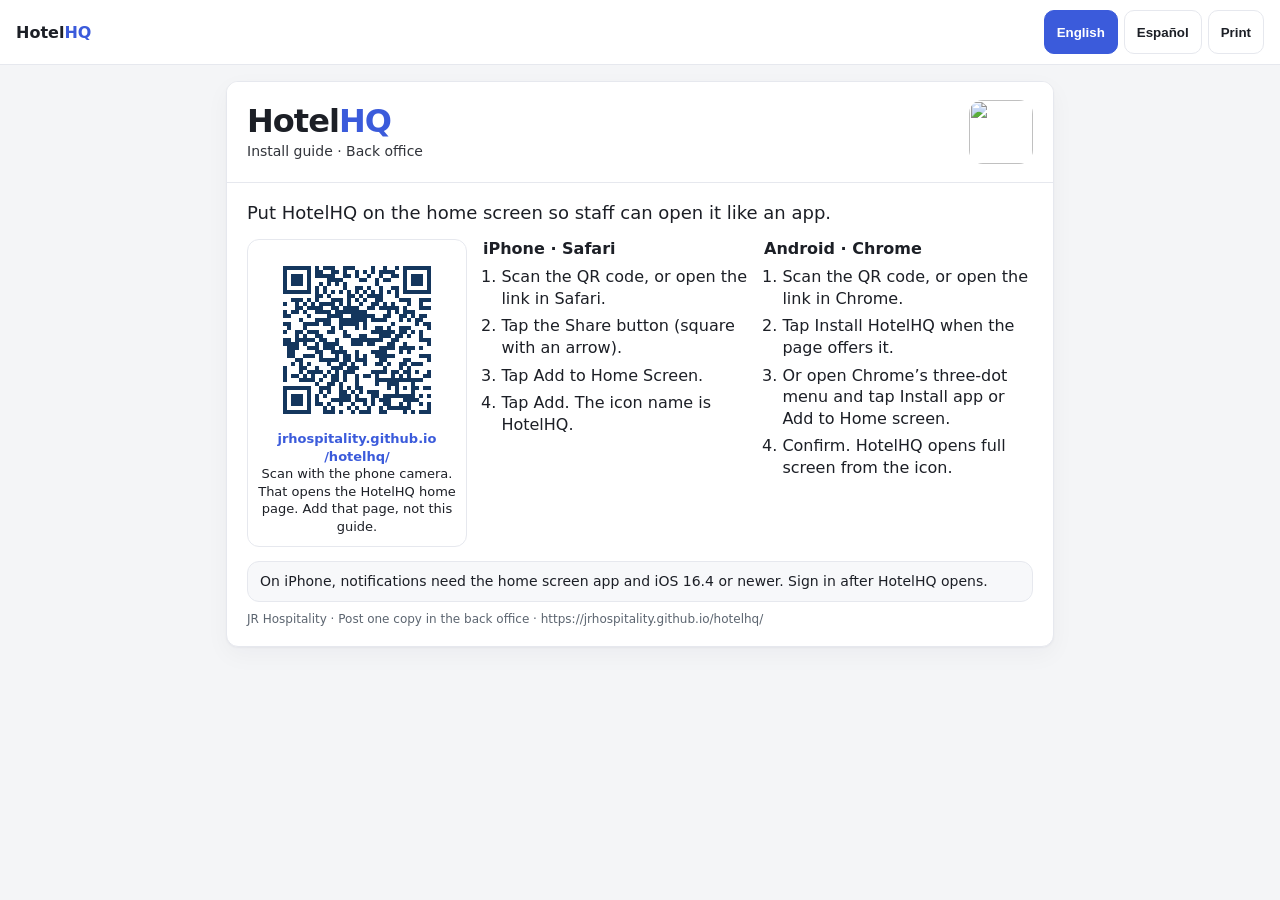
==== install.html @ 9d393924 "Serve HotelHQ from the /hotelhq/ Pages path. The repo now lives at jrhospitality/hotelhq. Manifest, " ====
<!DOCTYPE html>
<html lang="en">
<head>
<meta charset="utf-8">
<meta name="viewport" content="width=device-width,initial-scale=1">
<meta name="theme-color" content="#f4f5f7">
<title>Install HotelHQ</title>
<style>
*{box-sizing:border-box}
:root{--bg:#f4f5f7;--surface:#fff;--ink:#1c1f26;--muted:#5c6570;--line:#e6e8ee;--accent:#3b5bdb}
body{margin:0;font-family:Inter,ui-sans-serif,system-ui,-apple-system,"Segoe UI",Roboto,sans-serif;background:var(--bg);color:var(--ink)}
.bar{position:sticky;top:0;z-index:2;display:flex;gap:8px;align-items:center;justify-content:space-between;padding:10px 16px;background:var(--surface);color:var(--ink);border-bottom:1px solid var(--line)}
.bar a{color:var(--ink);font-weight:800;text-decoration:none;min-height:44px;display:inline-flex;align-items:center}
.bar a span{color:var(--accent)}
.bar .tools{display:flex;gap:6px}
.bar button{min-height:44px;border-radius:10px;border:1px solid var(--line);background:var(--surface);color:var(--ink);font-weight:700;padding:6px 12px}
.bar button.on{background:var(--accent);color:#fff;border-color:var(--accent)}
.wrap{max-width:860px;margin:0 auto;padding:16px}
.sheet{background:var(--surface);border:1px solid var(--line);border-radius:12px;overflow:hidden;box-shadow:0 1px 2px rgba(16,24,40,.04),0 8px 24px rgba(16,24,40,.04);margin-bottom:16px}
.brand{display:flex;justify-content:space-between;align-items:center;gap:12px;background:var(--surface);color:var(--ink);padding:18px 20px;border-bottom:1px solid var(--line)}
.logo{font-size:32px;font-weight:800;letter-spacing:-.03em;line-height:1}
.logo span{color:var(--accent)}
.kicker{margin:6px 0 0;font-size:14px;opacity:.9}
.brand img{width:64px;height:64px;border-radius:14px}
.body{padding:18px 20px 20px}
.lead{margin:0 0 14px;font-size:18px;line-height:1.35}
.layout{display:grid;grid-template-columns:220px 1fr;gap:16px;align-items:start}
.qrbox{text-align:center;border:1px solid var(--line);border-radius:12px;padding:10px}
.qrbox img{width:180px;height:180px;display:block;margin:0 auto}
.url{margin:8px 0 4px;font-weight:800;color:var(--accent);font-size:13px;line-height:1.3}
.qrbox p{margin:0;font-size:13px;line-height:1.35}
.cols{display:grid;grid-template-columns:1fr 1fr;gap:12px}
section h2{margin:0 0 8px;font-size:16px;color:var(--ink)}
ol{margin:0;padding-left:1.15em}
li{margin:0 0 6px;line-height:1.35}
.note{margin:14px 0 0;background:#f7f8fa;border:1px solid var(--line);border-radius:12px;padding:10px 12px;font-size:14px;line-height:1.4}
.foot{margin:10px 0 0;font-size:12px;color:var(--muted)}
@media(max-width:720px){
  .layout,.cols{grid-template-columns:1fr}
  .qrbox img{width:200px;height:200px}
}
@page{size:letter;margin:.45in}
@media print{
  body{background:#fff}
  .noprint{display:none!important}
  .wrap{max-width:none;padding:0}
  .sheet{display:block!important;box-shadow:none;border-radius:0;margin:0;page-break-after:always;break-after:page}
  .sheet[hidden]{display:block!important}
  .layout{grid-template-columns:2.1in 1fr}
  .qrbox img{width:1.8in;height:1.8in}
}
</style>
</head>
<body>
<div class="bar noprint">
  <a href="./">Hotel<span>HQ</span></a>
  <div class="tools">
    <button type="button" id="langEn">English</button>
    <button type="button" id="langEs">Español</button>
    <button type="button" id="doPrint">Print</button>
  </div>
</div>
<div class="wrap">
<article class="sheet" id="sheet-en" lang="en">
  <header class="brand">
    <div>
      <div class="logo">Hotel<span>HQ</span></div>
      <p class="kicker">Install guide · Back office</p>
    </div>
    <img src="icon-192.png" alt="">
  </header>
  <div class="body">
    <p class="lead">Put HotelHQ on the home screen so staff can open it like an app.</p>
    <div class="layout">
      <div class="qrbox">
        <img src="install-qr.svg" width="180" height="180" alt="QR code for https://jrhospitality.github.io/hotelhq/">
        <p class="url">jrhospitality.github.io<br>/hotelhq/</p>
        <p>Scan with the phone camera. That opens the HotelHQ home page. Add that page, not this guide.</p>
      </div>
      <div class="cols">
        <section>
          <h2>iPhone · Safari</h2>
          <ol>
            <li>Scan the QR code, or open the link in Safari.</li>
            <li>Tap the Share button (square with an arrow).</li>
            <li>Tap Add to Home Screen.</li>
            <li>Tap Add. The icon name is HotelHQ.</li>
          </ol>
        </section>
        <section>
          <h2>Android · Chrome</h2>
          <ol>
            <li>Scan the QR code, or open the link in Chrome.</li>
            <li>Tap Install HotelHQ when the page offers it.</li>
            <li>Or open Chrome’s three-dot menu and tap Install app or Add to Home screen.</li>
            <li>Confirm. HotelHQ opens full screen from the icon.</li>
          </ol>
        </section>
      </div>
    </div>
    <p class="note">On iPhone, notifications need the home screen app and iOS 16.4 or newer. Sign in after HotelHQ opens.</p>
    <p class="foot">JR Hospitality · Post one copy in the back office · https://jrhospitality.github.io/hotelhq/</p>
  </div>
</article>
<article class="sheet" id="sheet-es" lang="es" hidden>
  <header class="brand">
    <div>
      <div class="logo">Hotel<span>HQ</span></div>
      <p class="kicker">Guía de instalación · Oficina</p>
    </div>
    <img src="icon-192.png" alt="">
  </header>
  <div class="body">
    <p class="lead">Pon HotelHQ en la pantalla de inicio para que el personal lo abra como una app.</p>
    <div class="layout">
      <div class="qrbox">
        <img src="install-qr.svg" width="180" height="180" alt="Código QR de https://jrhospitality.github.io/hotelhq/">
        <p class="url">jrhospitality.github.io<br>/hotelhq/</p>
        <p>Escanea con la cámara del teléfono. Eso abre la página de inicio de HotelHQ. Agrega esa página, no esta guía.</p>
      </div>
      <div class="cols">
        <section>
          <h2>iPhone · Safari</h2>
          <ol>
            <li>Escanea el código QR o abre el enlace en Safari.</li>
            <li>Toca Compartir (el cuadro con la flecha).</li>
            <li>Toca Agregar a pantalla de inicio.</li>
            <li>Toca Agregar. El nombre del ícono es HotelHQ.</li>
          </ol>
        </section>
        <section>
          <h2>Android · Chrome</h2>
          <ol>
            <li>Escanea el código QR o abre el enlace en Chrome.</li>
            <li>Toca Instalar HotelHQ cuando la página lo ofrezca.</li>
            <li>O abre el menú de tres puntos de Chrome y toca Instalar aplicación o Agregar a pantalla de inicio.</li>
            <li>Confirma. HotelHQ se abre en pantalla completa desde el ícono.</li>
          </ol>
        </section>
      </div>
    </div>
    <p class="note">En iPhone, las notificaciones necesitan la app en la pantalla de inicio y iOS 16.4 o posterior. Entra después de que se abra HotelHQ.</p>
    <p class="foot">JR Hospitality · Pega una copia en la oficina · https://jrhospitality.github.io/hotelhq/</p>
  </div>
</article>
</div>
<script>
(function () {
  var en = document.getElementById("sheet-en");
  var es = document.getElementById("sheet-es");
  var btnEn = document.getElementById("langEn");
  var btnEs = document.getElementById("langEs");
  function show(code) {
    var spanish = code === "es";
    en.hidden = spanish;
    es.hidden = !spanish;
    document.documentElement.lang = spanish ? "es" : "en";
    document.title = spanish ? "Instalar HotelHQ" : "Install HotelHQ";
    btnEn.classList.toggle("on", !spanish);
    btnEs.classList.toggle("on", spanish);
    btnEn.setAttribute("aria-pressed", String(!spanish));
    btnEs.setAttribute("aria-pressed", String(spanish));
    var print = document.getElementById("doPrint");
    print.textContent = spanish ? "Imprimir" : "Print";
  }
  btnEn.addEventListener("click", function () { show("en"); });
  btnEs.addEventListener("click", function () { show("es"); });
  document.getElementById("doPrint").addEventListener("click", function () { window.print(); });
  var q = "";
  try { q = new URLSearchParams(location.search).get("lang") || ""; } catch (e) {}
  if (q !== "es" && q !== "en") {
    try { q = localStorage.getItem("jrportal_lang") || ""; } catch (e) { q = ""; }
  }
  if (q !== "es" && q !== "en") q = (navigator.language || "").toLowerCase().indexOf("es") === 0 ? "es" : "en";
  show(q);
})();
</script>
</body>
</html>
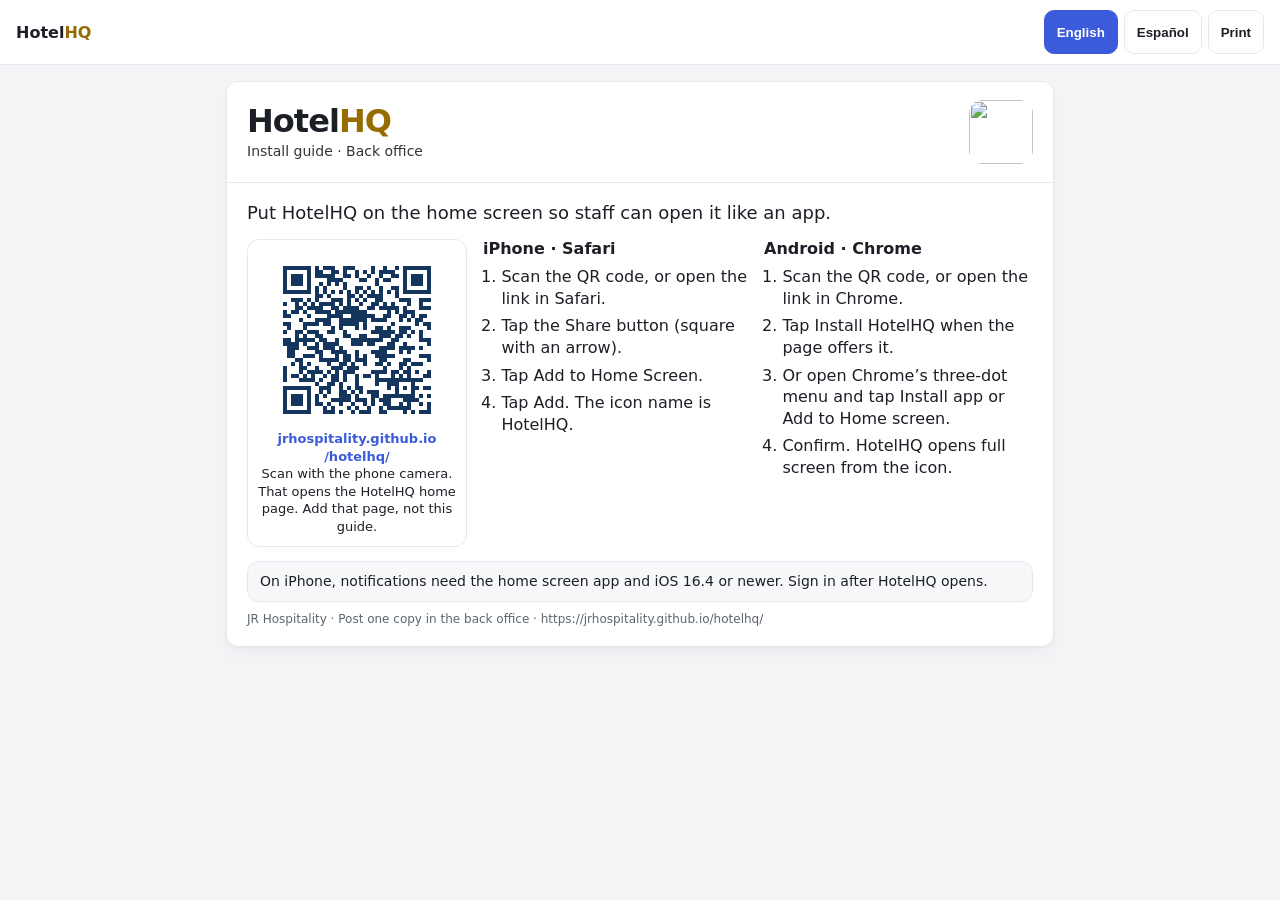
==== commit a296396f: "Color only the HQ letters in the HotelHQ wordmark gold. Hotel stays as it is. On the navy bar the le" ====
--- a/install.html
+++ b/install.html
@@ -11,7 +11,7 @@
 body{margin:0;font-family:Inter,ui-sans-serif,system-ui,-apple-system,"Segoe UI",Roboto,sans-serif;background:var(--bg);color:var(--ink)}
 .bar{position:sticky;top:0;z-index:2;display:flex;gap:8px;align-items:center;justify-content:space-between;padding:10px 16px;background:var(--surface);color:var(--ink);border-bottom:1px solid var(--line)}
 .bar a{color:var(--ink);font-weight:800;text-decoration:none;min-height:44px;display:inline-flex;align-items:center}
-.bar a span{color:var(--accent)}
+.bar a span{color:#946c00}
 .bar .tools{display:flex;gap:6px}
 .bar button{min-height:44px;border-radius:10px;border:1px solid var(--line);background:var(--surface);color:var(--ink);font-weight:700;padding:6px 12px}
 .bar button.on{background:var(--accent);color:#fff;border-color:var(--accent)}
@@ -19,7 +19,7 @@
 .sheet{background:var(--surface);border:1px solid var(--line);border-radius:12px;overflow:hidden;box-shadow:0 1px 2px rgba(16,24,40,.04),0 8px 24px rgba(16,24,40,.04);margin-bottom:16px}
 .brand{display:flex;justify-content:space-between;align-items:center;gap:12px;background:var(--surface);color:var(--ink);padding:18px 20px;border-bottom:1px solid var(--line)}
 .logo{font-size:32px;font-weight:800;letter-spacing:-.03em;line-height:1}
-.logo span{color:var(--accent)}
+.logo span{color:#946c00}
 .kicker{margin:6px 0 0;font-size:14px;opacity:.9}
 .brand img{width:64px;height:64px;border-radius:14px}
 .body{padding:18px 20px 20px}
